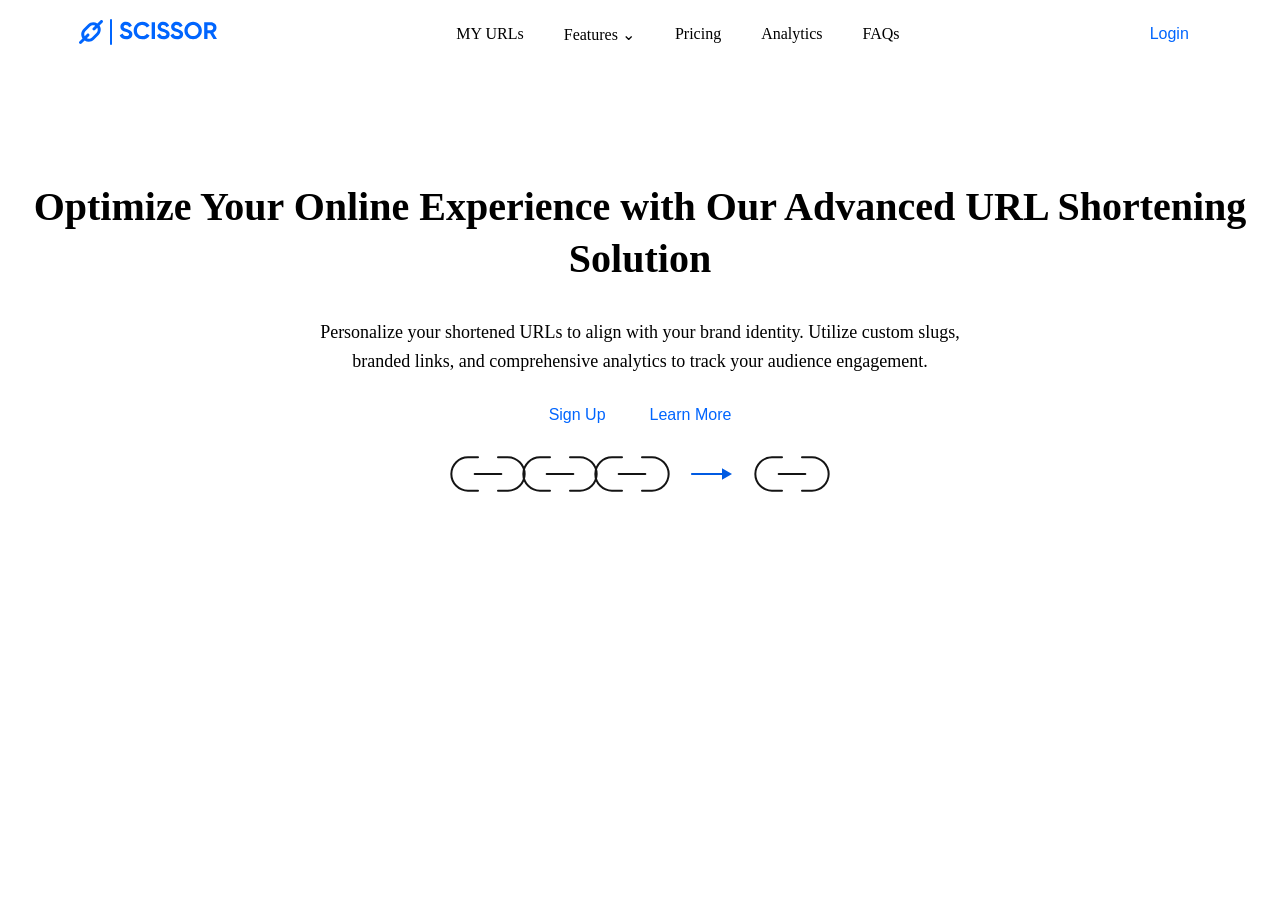
==== Assessment-2/index.html @ 957e5381 "Rename assessment folders and update deployment" ====
<!DOCTYPE html>
<html lang="en">
<head>
    <meta charset="UTF-8">
    <meta name="viewport" content="width=device-width, initial-scale=1.0">
    <title>Scissor - URL Shortener</title>
    <link rel="stylesheet" href="style.css">
</head>
<body>
    <header>
        <div>
            <img src="assets/Logo.svg" alt="Scissor logo">
        </div>
        <nav>
            <a href="URLs.html">MY URLs</a>  
            <a href="Features.html">Features ⌄</a>
            <a href="Pricing.html">Pricing</a>
            <a href="Analytics.html">Analytics</a>
            <a href="FAQs.html">FAQs</a>
        </nav> 
        <div>
            <button>Login</button>
        </div>
    </header>

    <main>
        <section>
            <h1>Optimize Your Online Experience with Our Advanced URL Shortening Solution</h1>
            <p> Personalize your shortened URLs to align with your brand identity. Utilize custom slugs, branded links, and comprehensive analytics to track your audience engagement. </p>
            <div>
                <button>Sign Up</button>
                <button>Learn More</button>
            </div>
            <div>
                <img src="assets/link.svg" alt="URL link illustration">
            </div>
        </section>
    </main>
</body>
</html>
---- Assessment-2/style.css ----
header {
    display: flex;
    justify-content: space-between;
    align-items: center;
    width: 90%;
    max-width: 1150px;
    margin: 12px auto;
}
nav a {
    text-decoration: none;
    color: inherit;
}
nav {
    display: flex;
    gap: 40px;
}
button {
    background-color: transparent;
    border: none;
    color: #0065FE;
    padding: 10px 20px;
    cursor: pointer;
    font-size: 16px;
    font-weight: 500;
}
main {
    text-align: center;
    padding: 80px 20px;
}

h1 {
    font-size: 40px;
    font-weight: 700;
    line-height: 1.3;
}

main p {
    font-size: 18px;
    line-height: 1.6;
    max-width: 700px;
    margin: 20px auto;
}
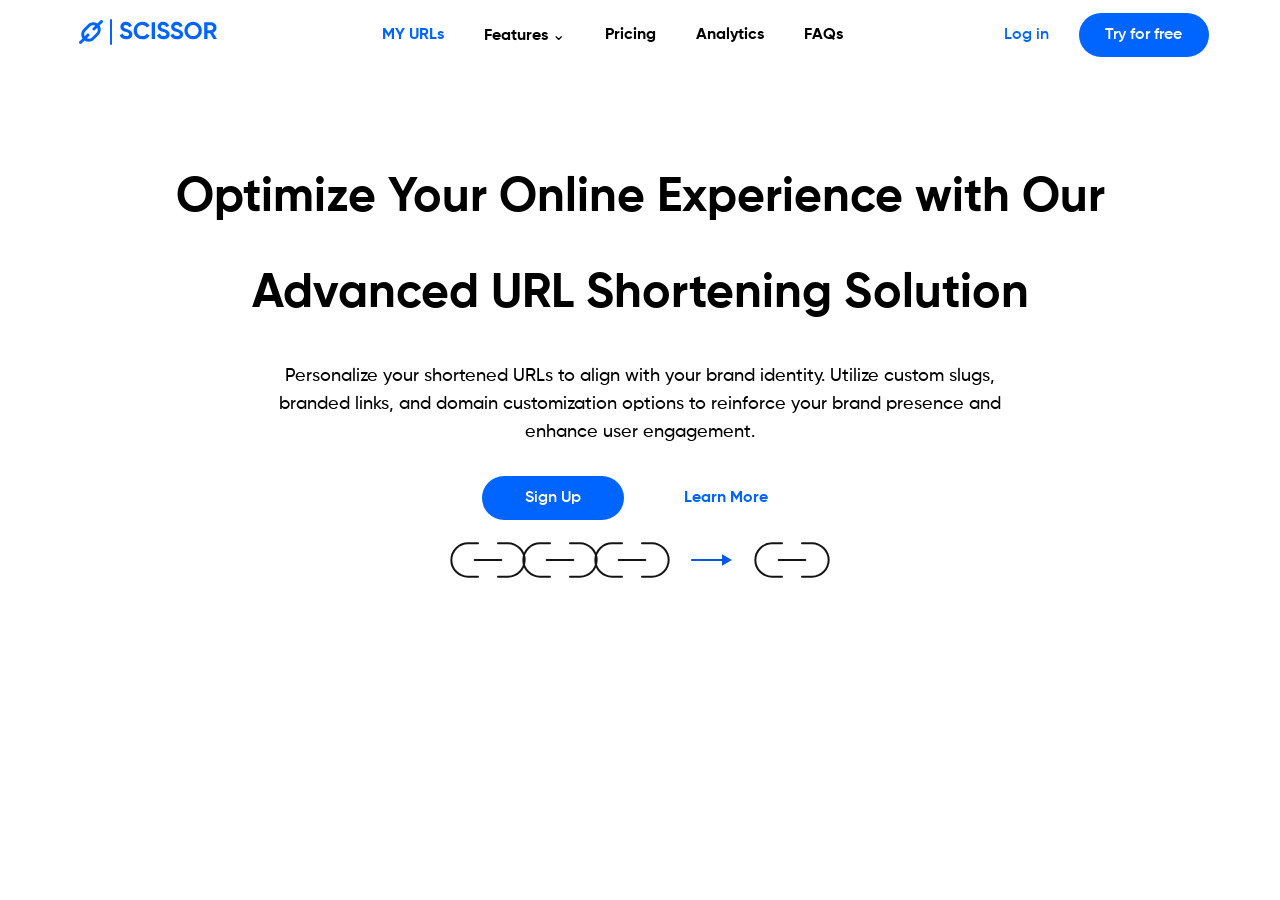
==== commit 70fa0171: "Update Assessment 2 styling" ====
--- a/Assessment-2/index.html
+++ b/Assessment-2/index.html
@@ -12,24 +12,25 @@
             <img src="assets/Logo.svg" alt="Scissor logo">
         </div>
         <nav>
-            <a href="URLs.html">MY URLs</a>  
+            <a href="URLs.html" class="url">MY URLs</a>
             <a href="Features.html">Features ⌄</a>
             <a href="Pricing.html">Pricing</a>
             <a href="Analytics.html">Analytics</a>
             <a href="FAQs.html">FAQs</a>
         </nav> 
-        <div>
-            <button>Login</button>
+        <div class="header-actions">
+            <button class="login-btn">Log in</button>
+            <button class="try-btn">Try for free</button>
         </div>
     </header>
 
     <main>
         <section>
             <h1>Optimize Your Online Experience with Our Advanced URL Shortening Solution</h1>
-            <p> Personalize your shortened URLs to align with your brand identity. Utilize custom slugs, branded links, and comprehensive analytics to track your audience engagement. </p>
-            <div>
-                <button>Sign Up</button>
-                <button>Learn More</button>
+            <p> Personalize your shortened URLs to align with your brand identity. Utilize custom slugs, branded links, and domain customization options to reinforce your brand presence and enhance user engagement. </p>
+            <div class="hero-buttons">
+                <button class="signup-btn">Sign Up</button>
+                <button class="learnmore-btn">Learn More</button>
             </div>
             <div>
                 <img src="assets/link.svg" alt="URL link illustration">
--- a/Assessment-2/style.css
+++ b/Assessment-2/style.css
@@ -1,3 +1,43 @@
+@font-face {
+    font-family: 'Gilroy-Medium';
+    src: url('assets/fonts/Gilroy-Medium.ttf') format('truetype');
+    font-weight: 400;
+    font-style: normal;
+}
+@font-face {
+    font-family: 'Gilroy-Regular';
+    src: url('assets/fonts/Gilroy-Regular.ttf') format('truetype');
+    font-weight: 400;
+    font-style: normal;
+}
+@font-face {
+    font-family: 'Gilroy-SemiBold';
+    src: url('assets/fonts/Gilroy-SemiBold.ttf') format('truetype');
+    font-weight: 400;
+    font-style: normal;
+}
+
+@font-face {
+    font-family: 'Gilroy';
+    src: url('assets/fonts/Gilroy-Bold.ttf') format('truetype');
+    font-weight: 700;
+}
+
+@font-face {
+    font-family: 'Gilroy';
+    src: url('assets/fonts/Gilroy-ExtraBold.ttf') format('truetype');
+    font-weight: 800;
+}
+body {
+    font-family: 'Gilroy', sans-serif;
+}
+
+button,
+input,
+textarea,
+select {
+    font-family: inherit;
+}
 header {
     display: flex;
     justify-content: space-between;
@@ -6,22 +46,51 @@
     max-width: 1150px;
     margin: 12px auto;
 }
+.header-actions {
+    display: flex;
+    align-items: center;
+    gap: 24px;
+    width: 211px;
+    height: 44px;
+}
 nav a {
     text-decoration: none;
     color: inherit;
+}
+nav a.url {
+    color: #0065FE;
 }
 nav {
     display: flex;
     gap: 40px;
 }
-button {
+.login-btn {
+    font-family: 'Gilroy-SemiBold', sans-serif;
+    font-size: 16px;
+    font-weight: 400;
+    line-height: 100%;
+    letter-spacing: 0;
     background-color: transparent;
     border: none;
     color: #0065FE;
-    padding: 10px 20px;
+    white-space: nowrap;
     cursor: pointer;
+}
+.try-btn {
+    font-family: 'Gilroy-SemiBold', sans-serif;
     font-size: 16px;
-    font-weight: 500;
+    font-weight: 400;
+    line-height: 12px;
+    letter-spacing: 0;
+    background-color: #0065FE;
+    color: white;
+    border: none;
+    width: 142px;
+    height: 44px;
+    padding: 12px 24px;
+    border-radius: 25px;
+    cursor: pointer;
+    white-space: nowrap;
 }
 main {
     text-align: center;
@@ -29,14 +98,54 @@
 }
 
 h1 {
-    font-size: 40px;
+    font-size: 48px;
     font-weight: 700;
-    line-height: 1.3;
+    line-height: 96px;
+    max-width: 948px;
+    margin: 0 auto;
+    text-align: center;
 }
 
 main p {
+    font-family: 'Gilroy-Medium', sans-serif;
     font-size: 18px;
-    line-height: 1.6;
-    max-width: 700px;
+    font-weight: 400;
+    line-height: 28px;
+    letter-spacing: 0;
+    width: 781px;
+    max-width: 100%;
     margin: 20px auto;
+    text-align: center;
+}
+.hero-buttons {
+    display: flex;
+    justify-content: center;
+    align-items: center;
+    gap: 30px;
+    margin-top: 30px;
+}
+.signup-btn {
+    font-family: 'Gilroy-SemiBold', sans-serif;
+    font-size: 16px;
+    font-weight: 400;
+    line-height: 12px;
+    letter-spacing: 0;
+    background-color: #0065FE;
+    color: white;
+    border: none;
+    width: 142px;
+    height: 44px;
+    padding: 12px 24px;
+    border-radius: 100px;
+    cursor: pointer;
+    white-space: nowrap;
+}
+.learnmore-btn {
+    background-color: transparent;
+    color: #0065FE;
+    border: none;
+    padding: 12px 30px;
+    cursor: pointer;
+    font-size: 16px;
+    font-weight: 500;
 }
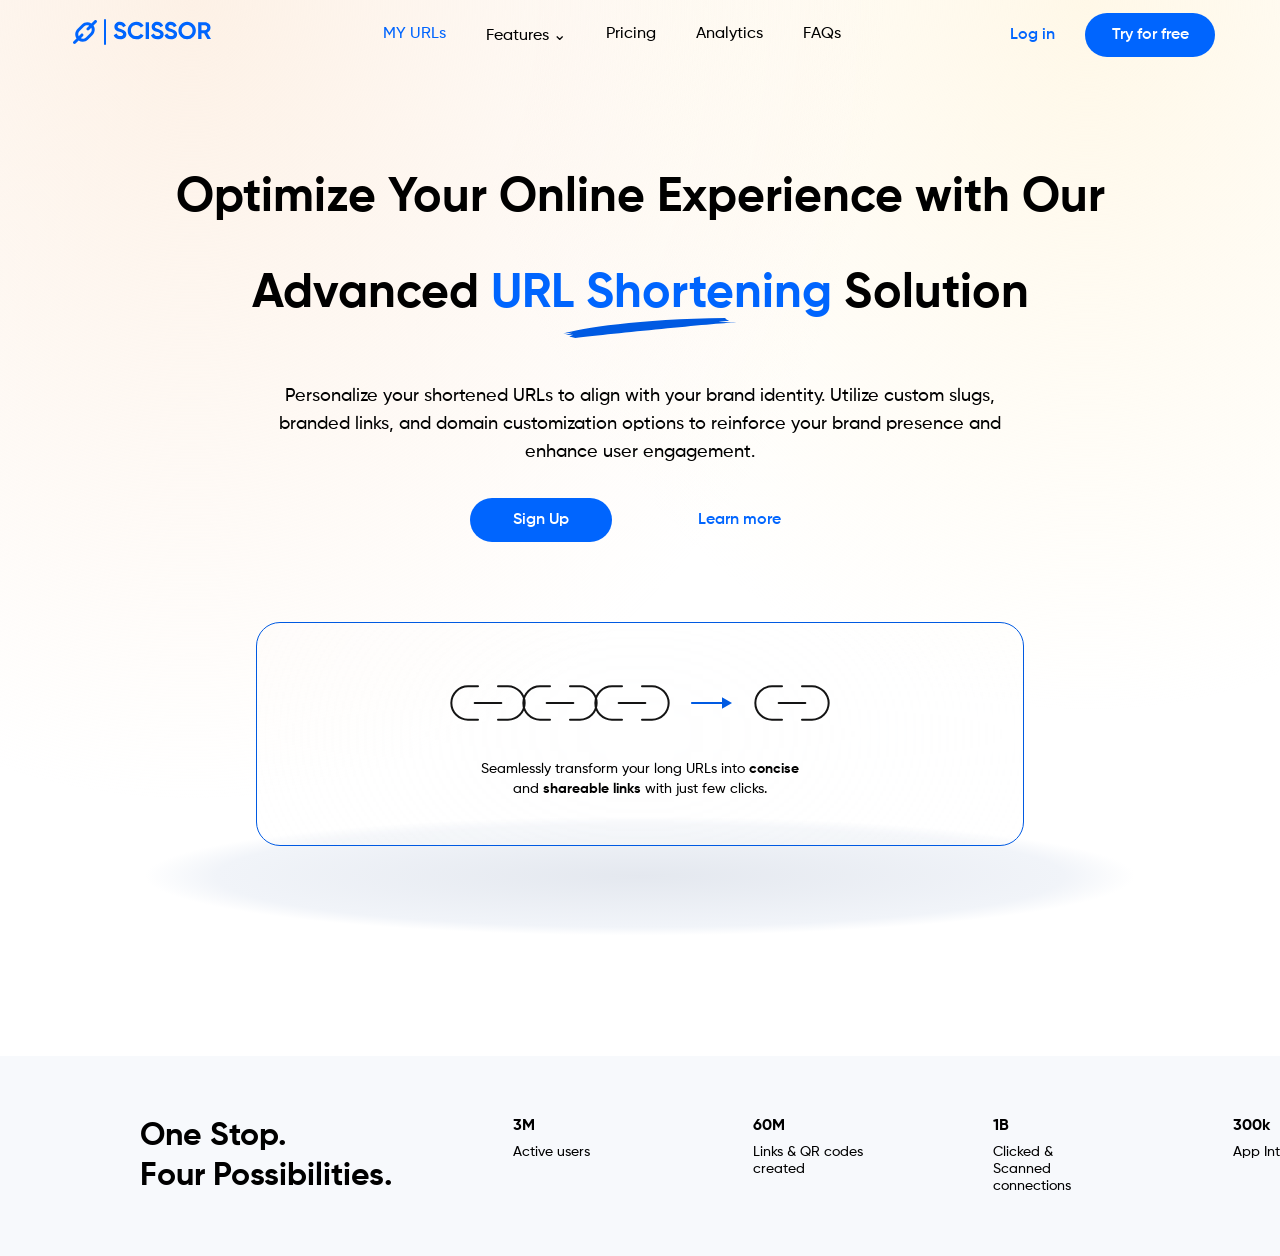
==== commit e2a9a21b: "Update statistics section layout" ====
--- a/Assessment-2/index.html
+++ b/Assessment-2/index.html
@@ -24,18 +24,39 @@
         </div>
     </header>
 
-    <main>
-        <section>
-            <h1>Optimize Your Online Experience with Our Advanced URL Shortening Solution</h1>
-            <p> Personalize your shortened URLs to align with your brand identity. Utilize custom slugs, branded links, and domain customization options to reinforce your brand presence and enhance user engagement. </p>
+<main>
+    <section class="hero">
+        <div class="hero-content">
+        <div class="hero-heading">
+            <h1>
+                Optimize Your Online Experience with Our<br>
+                Advanced
+                <span class="highlight">URL Shortening</span>
+                Solution
+            </h1>
+            <img src="assets/vector-3.svg" alt="" class="heading-slash">
+        </div>
+            <p>Personalize your shortened URLs to align with your brand identity. Utilize custom slugs, branded links, and domain customization options to reinforce your brand presence and enhance user engagement.</p>
             <div class="hero-buttons">
                 <button class="signup-btn">Sign Up</button>
-                <button class="learnmore-btn">Learn More</button>
+                <button class="learnmore-btn">Learn more</button>
             </div>
-            <div>
-                <img src="assets/link.svg" alt="URL link illustration">
-            </div>
-        </section>
-    </main>
+        </div>
+
+        <div class="link-card">
+            <img src="assets/link.svg" alt="URL link illustration">
+            <p>Seamlessly transform your long URLs into <strong>concise</strong><br>and <strong>shareable links</strong> with just few clicks.</p>
+        </div>
+        <div class="platform"></div>
+    </section>
+
+    <section class="stats">
+        <h2>One Stop.<br>Four <span>Possibilities.</span></h2>
+        <div class="stat"><strong>3M</strong><span>Active users</span></div>
+        <div class="stat"><strong>60M</strong><span>Links &amp; QR codes created</span></div>
+        <div class="stat"><strong>1B</strong><span>Clicked &amp; Scanned connections</span></div>
+        <div class="stat"><strong>300k</strong><span>App Integrations</span></div>
+    </section>
+</main>
 </body>
 </html>
--- a/Assessment-2/style.css
+++ b/Assessment-2/style.css
@@ -1,3 +1,6 @@
+* {
+    box-sizing: border-box;
+}
 @font-face {
     font-family: 'Gilroy-Medium';
     src: url('assets/fonts/Gilroy-Medium.ttf') format('truetype');
@@ -17,19 +20,102 @@
     font-style: normal;
 }
 
-@font-face {
-    font-family: 'Gilroy';
-    src: url('assets/fonts/Gilroy-Bold.ttf') format('truetype');
+@font-face { font-family: 'Gilroy'; src: url('assets/fonts/Gilroy-Regular.ttf') format('truetype'); font-weight: 400; }
+@font-face { font-family: 'Gilroy'; src: url('assets/fonts/Gilroy-Medium.ttf') format('truetype'); font-weight: 500; }
+@font-face { font-family: 'Gilroy'; src: url('assets/fonts/Gilroy-SemiBold.ttf') format('truetype'); font-weight: 600; }
+@font-face { font-family: 'Gilroy'; src: url('assets/fonts/Gilroy-Bold.ttf') format('truetype'); font-weight: 700; }
+@font-face { font-family: 'Gilroy'; src: url('assets/fonts/Gilroy-ExtraBold.ttf') format('truetype'); font-weight: 800; }
+
+body {
+    margin: 0;
+    font-family: 'Gilroy', sans-serif;
+    background:
+        radial-gradient(ellipse at 15% 0%, #fdf1e6 0%, transparent 45%),
+        radial-gradient(ellipse at 85% 0%, #fff8e8 0%, transparent 40%),
+        #fff;
+}
+
+nav { display: flex; gap: 40px; font-weight: 500; }
+
+main { text-align: center; padding: 0; }
+.hero { padding: 80px 20px 120px; position: relative; }
+
+.hero-content {
+    display: flex;
+    flex-direction: column;
+    align-items: center;
+    width: 100%;
+    max-width: 948px;
+    gap: 32px;
+    margin: 0 auto;
+}
+
+h1 {
+    font-size: 48px;
     font-weight: 700;
-}
-
-@font-face {
-    font-family: 'Gilroy';
-    src: url('assets/fonts/Gilroy-ExtraBold.ttf') format('truetype');
-    font-weight: 800;
-}
-body {
-    font-family: 'Gilroy', sans-serif;
+    line-height: 96px;
+    margin: 0;
+}
+
+.hero-heading {
+    position: relative;
+    width: 948px;
+    height: 200px;
+}
+
+.highlight { 
+    color: #0065FE; 
+    display: inline-block; 
+}
+.heading-slash {
+    position: absolute;
+    width: 173.63px;
+    height: 19.91px;
+    left: 397px;
+    top: 167.91px;
+    pointer-events: none;
+}
+
+main p {
+    font-size: 18px;
+    font-weight: 500;
+    line-height: 28px;
+    width: 781px;
+    max-width: 100%;
+    margin: 0;
+}
+
+.link-card {
+    position: relative;
+    z-index: 1;
+    width: 100%;
+    max-width: 768px;
+    height: 224px;
+    margin: 80px auto 0;
+    padding: 40px 60px;
+    background: #FEFEFE1A;
+    border: 0.5px solid #005AE2;
+    backdrop-filter: blur(212px);
+    -webkit-backdrop-filter: blur(212px);
+    border-radius: 24px;
+    display: flex;
+    flex-direction: column;
+    align-items: center;
+    gap: 16px;
+}
+.link-card p {
+    font-size: 14px;
+    line-height: 20px;
+    width: auto;
+    margin: 0;
+}
+.platform {
+    width: 100%;
+    max-width: 1000px;
+    height: 120px;
+    margin: -30px auto 0;
+    background: radial-gradient(ellipse at center, #e4e8ef 0%, #f1f4f9 60%, transparent 70%);
+    border-radius: 50%;
 }
 
 button,
@@ -60,10 +146,7 @@
 nav a.url {
     color: #0065FE;
 }
-nav {
-    display: flex;
-    gap: 40px;
-}
+
 .login-btn {
     font-family: 'Gilroy-SemiBold', sans-serif;
     font-size: 16px;
@@ -92,37 +175,13 @@
     cursor: pointer;
     white-space: nowrap;
 }
-main {
-    text-align: center;
-    padding: 80px 20px;
-}
-
-h1 {
-    font-size: 48px;
-    font-weight: 700;
-    line-height: 96px;
-    max-width: 948px;
-    margin: 0 auto;
-    text-align: center;
-}
-
-main p {
-    font-family: 'Gilroy-Medium', sans-serif;
-    font-size: 18px;
-    font-weight: 400;
-    line-height: 28px;
-    letter-spacing: 0;
-    width: 781px;
-    max-width: 100%;
-    margin: 20px auto;
-    text-align: center;
-}
+
 .hero-buttons {
     display: flex;
     justify-content: center;
     align-items: center;
-    gap: 30px;
-    margin-top: 30px;
+    gap: 56px;
+    margin-top: 0;
 }
 .signup-btn {
     font-family: 'Gilroy-SemiBold', sans-serif;
@@ -141,11 +200,61 @@
     white-space: nowrap;
 }
 .learnmore-btn {
+    font-family: 'Gilroy-SemiBold', sans-serif;
+    font-size: 16px;
+    font-weight: 400;
+    line-height: 100%;
+    letter-spacing: 0;
     background-color: transparent;
     color: #0065FE;
     border: none;
     padding: 12px 30px;
     cursor: pointer;
-    font-size: 16px;
+}
+
+.stats {
+    display: flex;
+    justify-content: space-between;
+    align-items: flex-start;
+    gap: 120px;
+    padding: 60px 140px;
+    background: #f7f9fc;
+    text-align: left;
+}
+
+.stats h2 {
+    flex-shrink: 0;
+    margin: 0;
+    font-size: 32px;
+    line-height: 40px;
+}
+
+.stats-group {
+    display: flex;
+    flex: 1;
+    justify-content: space-between;
+    gap: 40px;
+}
+
+.stat {
+    display: flex;
+    flex: 1;
+    flex-direction: column;
+    gap: 8px;
+    min-width: 120px;
+}
+
+.stat span {
+    font-size: 14px;
     font-weight: 500;
+    max-width: 160px;
+}
+
+
+
+@media (max-width: 768px) {
+    h1 { font-size: 28px; line-height: 44px; }
+    h1 br { display: none; }
+    .stats { flex-wrap: wrap; gap: 32px; }
+    nav { display: none; } /* or build a mobile menu */
 }
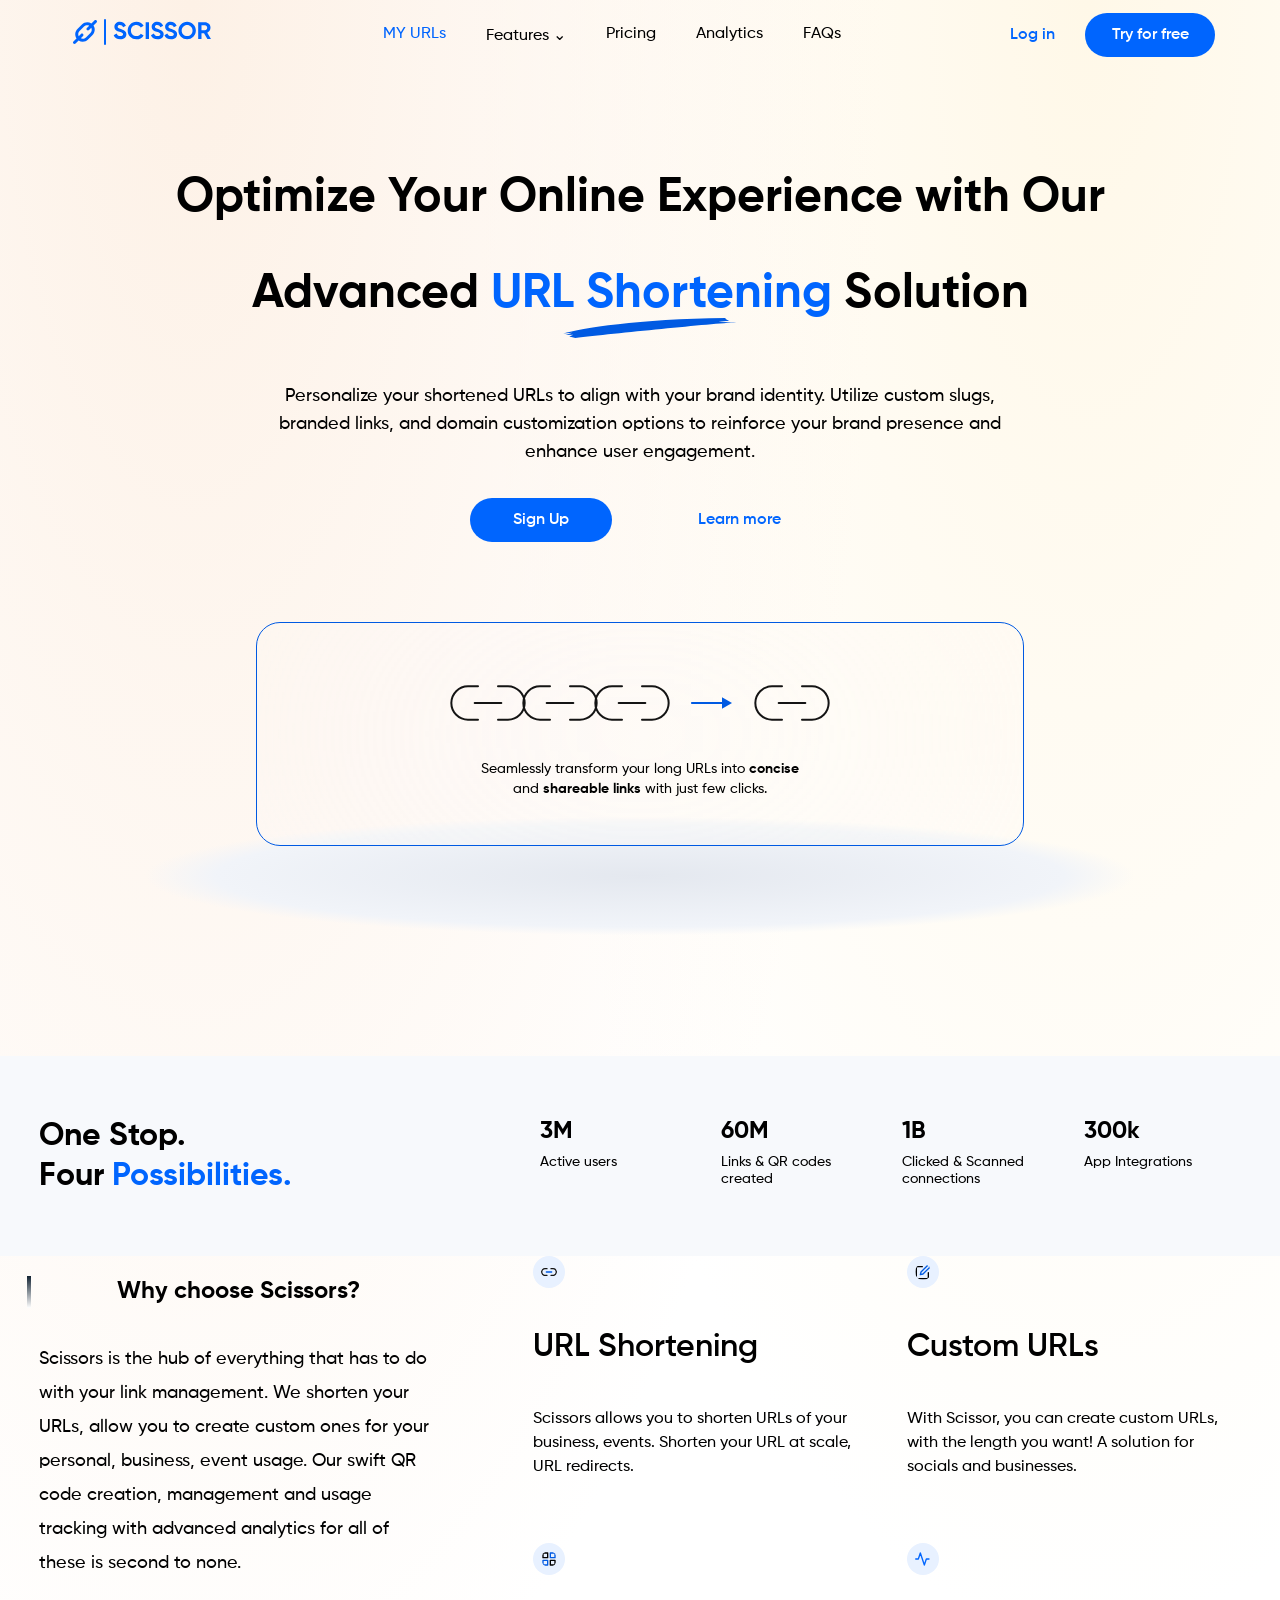
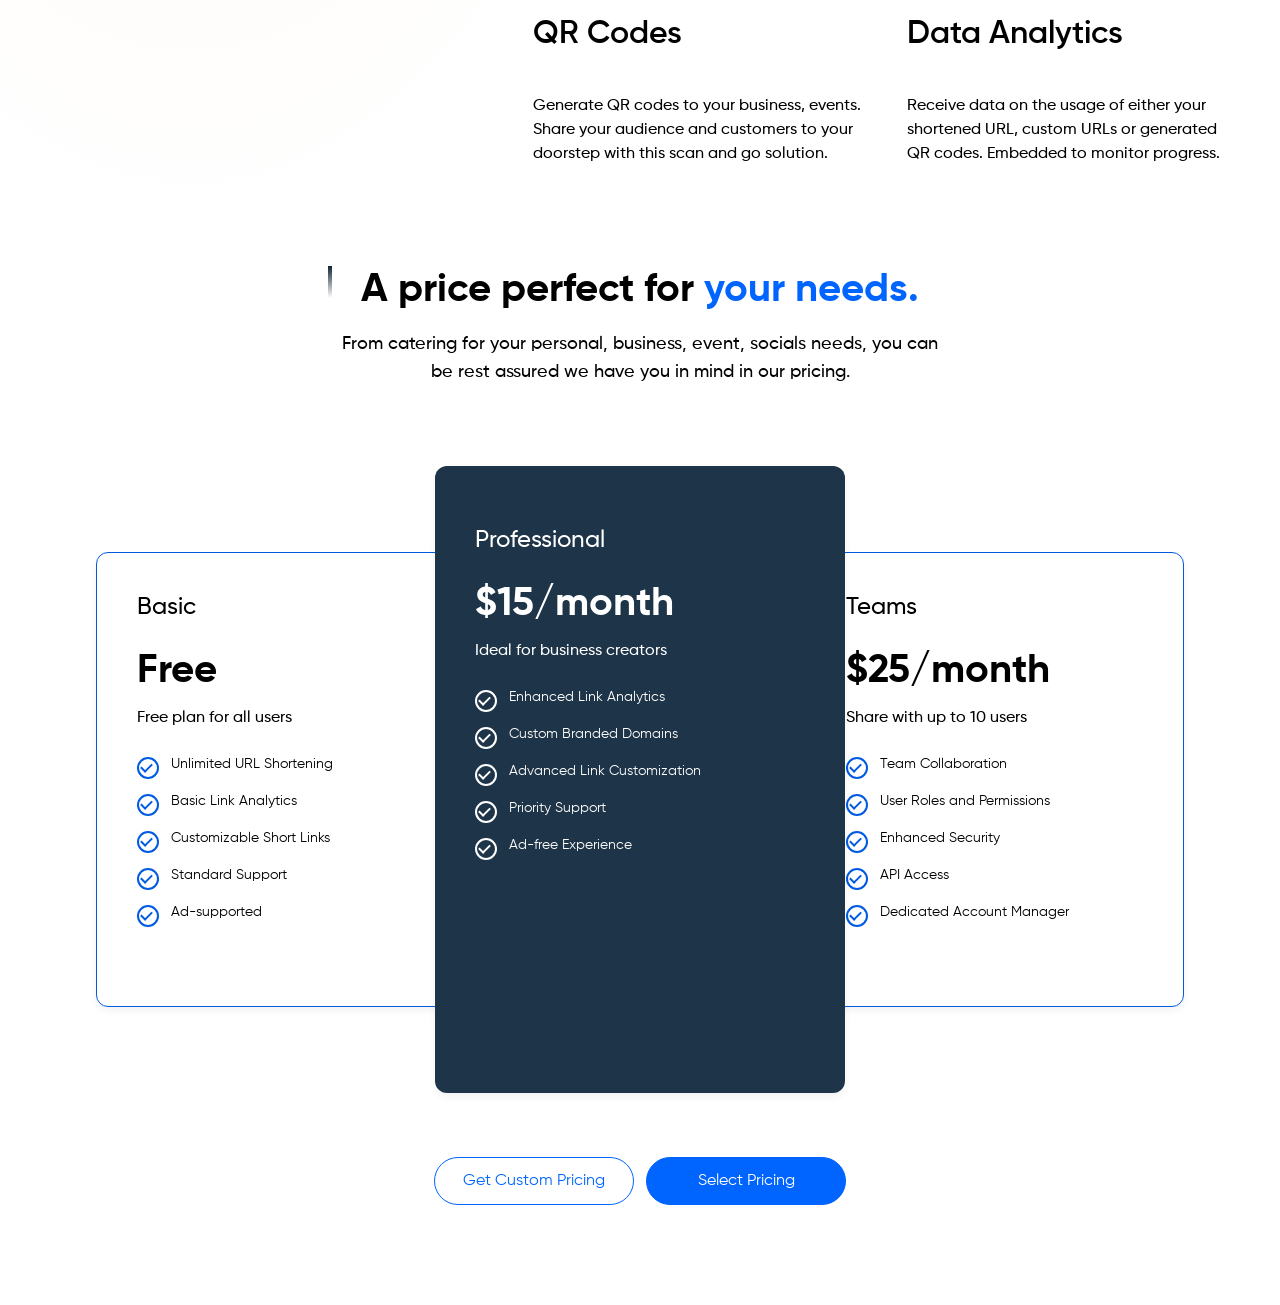
==== commit 66acf7c8: "Build features and pricing sections" ====
--- a/Assessment-2/index.html
+++ b/Assessment-2/index.html
@@ -50,13 +50,131 @@
         <div class="platform"></div>
     </section>
 
-    <section class="stats">
-        <h2>One Stop.<br>Four <span>Possibilities.</span></h2>
-        <div class="stat"><strong>3M</strong><span>Active users</span></div>
-        <div class="stat"><strong>60M</strong><span>Links &amp; QR codes created</span></div>
-        <div class="stat"><strong>1B</strong><span>Clicked &amp; Scanned connections</span></div>
-        <div class="stat"><strong>300k</strong><span>App Integrations</span></div>
-    </section>
+    
+<section class="stats">
+    <h2>One Stop.<br>Four <span>Possibilities.</span></h2>
+
+    <div class="stats-group">
+        <div class="stat">
+            <strong>3M</strong>
+            <span>Active users</span>
+        </div>
+
+        <div class="stat">
+            <strong>60M</strong>
+            <span>Links &amp; QR codes created</span>
+        </div>
+
+        <div class="stat">
+            <strong>1B</strong>
+            <span>Clicked &amp; Scanned connections</span>
+        </div>
+
+        <div class="stat">
+            <strong>300k</strong>
+            <span>App Integrations</span>
+        </div>
+    </div>
+</section>
+    
+<section class="features">
+    <div class="features-intro">
+        <h2>Why choose <span>Scissors?</span></h2>
+        <p>
+            Scissors is the hub of everything that has to do
+            with your link management. We shorten your URLs,
+            allow you to create custom ones for your personal,
+            business, event usage. Our swift QR code creation,
+            management and usage tracking with advanced
+            analytics for all of these is second to none.
+        </p>
+    </div>
+
+    <div class="features-grid">
+        <div class="feature">
+            <img src="assets/link-2.svg" alt="">
+            <h3>URL Shortening</h3>
+            <p>Scissors allows you to shorten URLs of your business, events. Shorten your URL at scale, URL redirects.</p>
+        </div>
+
+        <div class="feature">
+            <img src="assets/edit.svg" alt="">
+            <h3>Custom URLs</h3>
+            <p>With Scissor, you can create custom URLs, with the length you want! A solution for socials and businesses.</p>
+        </div>
+
+        <div class="feature">
+            <img src="assets/grid.svg" alt="">
+            <h3>QR Codes</h3>
+            <p>Generate QR codes to your business, events. Share your audience and customers to your doorstep with this scan and go solution.</p>
+        </div>
+
+        <div class="feature">
+            <img src="assets/activity.svg" alt="">
+            <h3>Data Analytics</h3>
+            <p>Receive data on the usage of either your shortened URL, custom URLs or generated QR codes. Embedded to monitor progress.</p>
+        </div>
+    </div>
+</section>
+
+
+<section class="pricing">
+    <div class="pricing-intro">
+        <h2>A price perfect for <span>your needs.</span></h2>
+        <p>
+            From catering for your personal, business, event, socials needs,
+            you can be rest assured we have you in mind in our pricing.
+        </p>
+    </div>
+
+    <div class="pricing-cards">
+        <div class="pricing-card basic">
+            <h3>Basic</h3>
+            <h2>Free</h2>
+            <p>Free plan for all users</p>
+            <ul>
+                <li>Unlimited URL Shortening</li>
+                <li>Basic Link Analytics</li>
+                <li>Customizable Short Links</li>
+                <li>Standard Support</li>
+                <li>Ad-supported</li>
+            </ul>
+        </div>
+
+        <div class="pricing-card professional">
+            <h3>Professional</h3>
+            <h2>$15/month</h2>
+            <p>Ideal for business creators</p>
+            <ul>
+                <li>Enhanced Link Analytics</li>
+                <li>Custom Branded Domains</li>
+                <li>Advanced Link Customization</li>
+                <li>Priority Support</li>
+                <li>Ad-free Experience</li>
+            </ul>
+        </div>
+
+        <div class="pricing-card teams">
+            <h3>Teams</h3>
+            <h2>$25/month</h2>
+            <p>Share with up to 10 users</p>
+            <ul>
+                <li>Team Collaboration</li>
+                <li>User Roles and Permissions</li>
+                <li>Enhanced Security</li>
+                <li>API Access</li>
+                <li>Dedicated Account Manager</li>
+            </ul>
+        </div>
+    </div>
+
+    <div class="pricing-actions">
+        <button>Get Custom Pricing</button>
+        <button>Select Pricing</button>
+    </div>
+</section>
+
+
 </main>
 </body>
 </html>
--- a/Assessment-2/style.css
+++ b/Assessment-2/style.css
@@ -212,44 +212,304 @@
     cursor: pointer;
 }
 
+
 .stats {
-    display: flex;
-    justify-content: space-between;
-    align-items: flex-start;
-    gap: 120px;
-    padding: 60px 140px;
+    display: grid;
+    grid-template-columns: minmax(0, 1.2fr) minmax(0, 2fr);
+    align-items: start;
+    gap: 80px;
+    width: 100%;
+    padding: 60px max(24px, calc((100% - 1202px) / 2));
     background: #f7f9fc;
     text-align: left;
 }
 
 .stats h2 {
-    flex-shrink: 0;
-    margin: 0;
     font-size: 32px;
     line-height: 40px;
+    margin: 0;
+    min-width: 0;
+}
+
+.stats h2 span {
+    color: #0065FE;
 }
 
 .stats-group {
-    display: flex;
-    flex: 1;
-    justify-content: space-between;
-    gap: 40px;
+    display: grid;
+    grid-template-columns: repeat(4, minmax(0, 1fr));
+    gap: 24px;
+    min-width: 0;
 }
 
 .stat {
     display: flex;
-    flex: 1;
     flex-direction: column;
     gap: 8px;
-    min-width: 120px;
+    min-width: 0;
+}
+
+.stat strong {
+    font-size: 24px;
+    font-weight: 700;
 }
 
 .stat span {
     font-size: 14px;
     font-weight: 500;
-    max-width: 160px;
-}
-
+    max-width: none;
+    overflow-wrap: break-word;
+}
+
+
+.features {
+    display: grid;
+    grid-template-columns: 398px minmax(0, 1fr);
+    gap: 96px;
+    width: min(1202px, calc(100% - 48px));
+    min-height: 504px;
+    margin: 0 auto;
+    padding: 0;
+}
+
+.features-intro {
+    display: flex;
+    flex-direction: column;
+    gap: 16px;
+    min-width: 0;
+}
+.features-intro h2,
+.pricing-intro h2 {
+    position: relative;
+}
+
+.features-intro h2::before,
+.pricing-intro h2::before {
+    content: "";
+    position: absolute;
+    left: -12px;
+    top: 0;
+    width: 4px;
+    height: 32px;
+    background: linear-gradient(180deg, #112232, #FFFFFF);
+}
+
+.features-grid {
+    display: grid;
+    grid-template-columns: repeat(2, minmax(0, 1fr));
+    column-gap: 40px;
+    row-gap: 64px;
+    min-width: 0;
+}
+
+.feature {
+    display: flex;
+    flex-direction: column;
+    align-items: flex-start;
+    gap: 40px;
+    min-width: 0;
+}
+
+.feature img {
+    width: 32px;
+    height: 32px;
+    padding: 8px;
+    background: #E8F1FF;
+    border-radius: 50%;
+    object-fit: contain;
+}
+
+.feature h3 {
+    font-size: 32px;
+    font-weight: 600;
+    margin: 0;
+}
+
+.feature p {
+    width: 100%;
+    max-width: none;
+    font-size: 16px;
+    line-height: 24px;
+    text-align: left;
+    margin: 0;
+}
+
+.features-intro p {
+    width: 100%;
+    max-width: none;
+    font-size: 18px;
+    line-height: 34px;
+    text-align: left;
+    margin: 0;
+}
+
+.pricing {
+    padding: 100px 24px;
+    text-align: center;
+}
+
+.pricing-intro {
+    max-width: 600px;
+    margin: 0 auto 80px;
+}
+
+.pricing-intro h2 {
+    font-size: 40px;
+    line-height: 48px;
+    margin: 0 0 16px;
+}
+
+.pricing-intro h2 span {
+    color: #0065FE;
+}
+
+.pricing-intro p {
+    width: 100%;
+    max-width: none;
+    font-size: 18px;
+    line-height: 28px;
+    margin: 0;
+}
+
+.pricing-cards {
+    display: flex;
+    justify-content: center;
+    align-items: center;
+    width: 1088px;
+    height: 627px;
+    max-width: 100%;
+    margin: 0 auto;
+}
+
+.pricing-card {
+    width: 379px;
+    height: 455px;
+    flex: 0 0 379px;
+    padding: 40px;
+    border: 0.4px solid #005AE2;
+    border-radius: 12px;
+    background: #FFFFFF;
+    box-shadow: 0 4px 8px 0 #0000000D;
+    text-align: left;
+}
+
+.pricing-card.professional {
+    width: 410px;
+    height: 627px;
+    flex: 0 0 410px;
+    margin-left: -40px;
+    position: relative;
+    z-index: 3;
+    background: linear-gradient(
+        180deg,
+        #1E3448 99.99%,
+        rgba(30, 52, 72, 0) 100%
+    );
+    color: #FFFFFF;
+    border: none;
+    border-radius: 12px;
+    padding: 60px 40px;
+    box-shadow: 0 4px 8px 0 #0000000D;
+}
+
+.pricing-card.teams {
+    margin-left: -40px;
+    position: relative;
+    z-index: 1;
+}
+
+.pricing-card h3 {
+    font-size: 24px;
+    font-weight: 500;
+    margin: 0 0 24px;
+}
+
+.pricing-card h2 {
+    font-size: 40px;
+    margin: 0 0 8px;
+}
+
+.pricing-card p {
+    width: 100%;
+    max-width: none;
+    font-size: 16px;
+    margin: 0 0 24px;
+}
+
+.pricing-card ul {
+    list-style: none;
+    padding: 0;
+    margin: 0;
+}
+
+.pricing-card li {
+    position: relative;
+    list-style: none;
+    padding-left: 34px;
+    font-size: 14px;
+    margin-bottom: 20px;
+}
+
+.pricing-card li::before {
+    content: "";
+    position: absolute;
+    left: 0;
+    top: 1px;
+    width: 18px;
+    height: 18px;
+    border: 2.5px solid #005AE2;
+    border-radius: 50%;
+}
+
+.pricing-card li::after {
+    content: "";
+    position: absolute;
+    left: 6px;
+    top: 5px;
+    width: 5px;
+    height: 9px;
+    border-right: 2.5px solid #005AE2;
+    border-bottom: 2.5px solid #005AE2;
+    transform: rotate(45deg);
+}
+
+.pricing-card.professional li::before {
+    border-color: #FFFFFF;
+}
+
+.pricing-card.professional li::after {
+    border-color: #FFFFFF;
+}
+
+.pricing-actions {
+    display: flex;
+    justify-content: center;
+    align-items: center;
+    gap: 12px;
+    margin-top: 64px;
+}
+
+.pricing-actions button {
+    min-width: 200px;
+    height: 48px;
+    padding: 12px 24px;
+    border-radius: 100px;
+    font-family: inherit;
+    font-size: 16px;
+    cursor: pointer;
+}
+
+.pricing-actions button:first-child {
+    background: #FFFFFF;
+    color: #0065FE;
+    border: 1px solid #0065FE;
+}
+
+.pricing-actions button:last-child {
+    background: #0065FE;
+    color: #FFFFFF;
+    border: 1px solid #0065FE;
+}
 
 
 @media (max-width: 768px) {
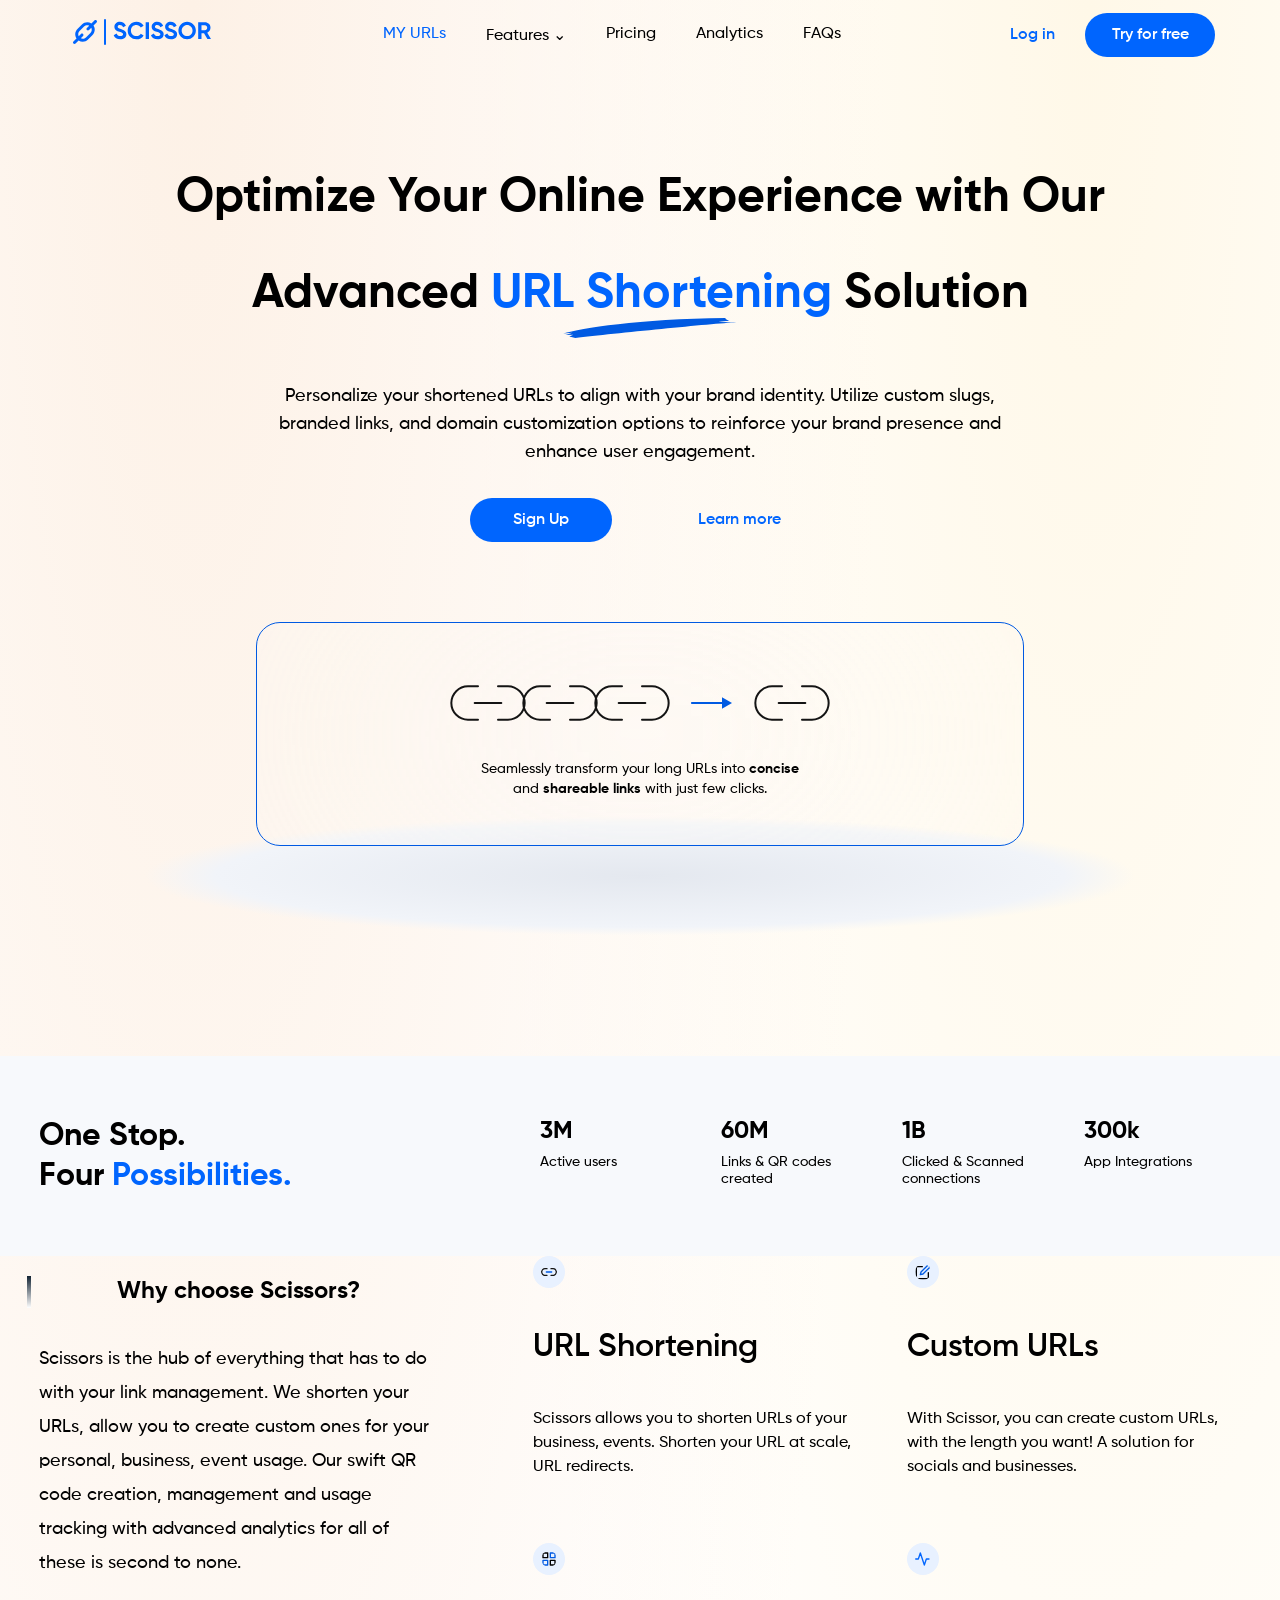
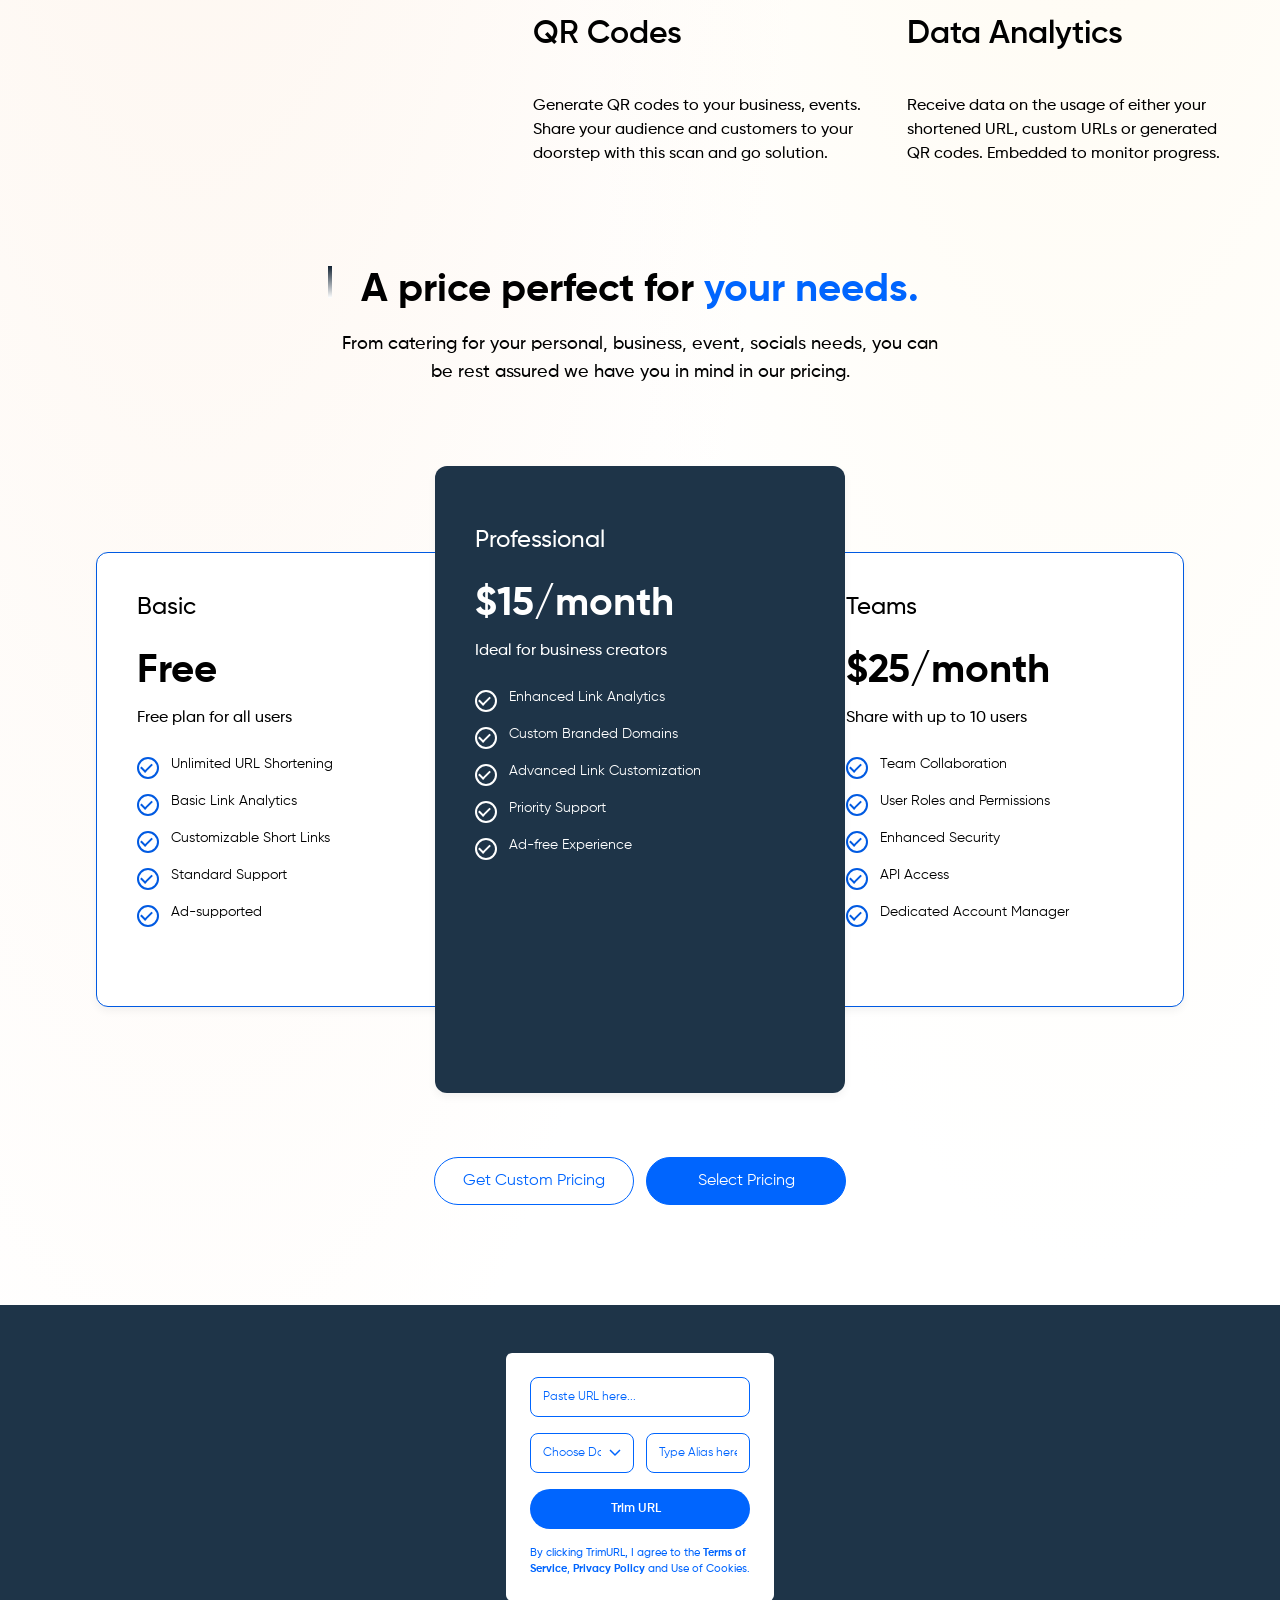
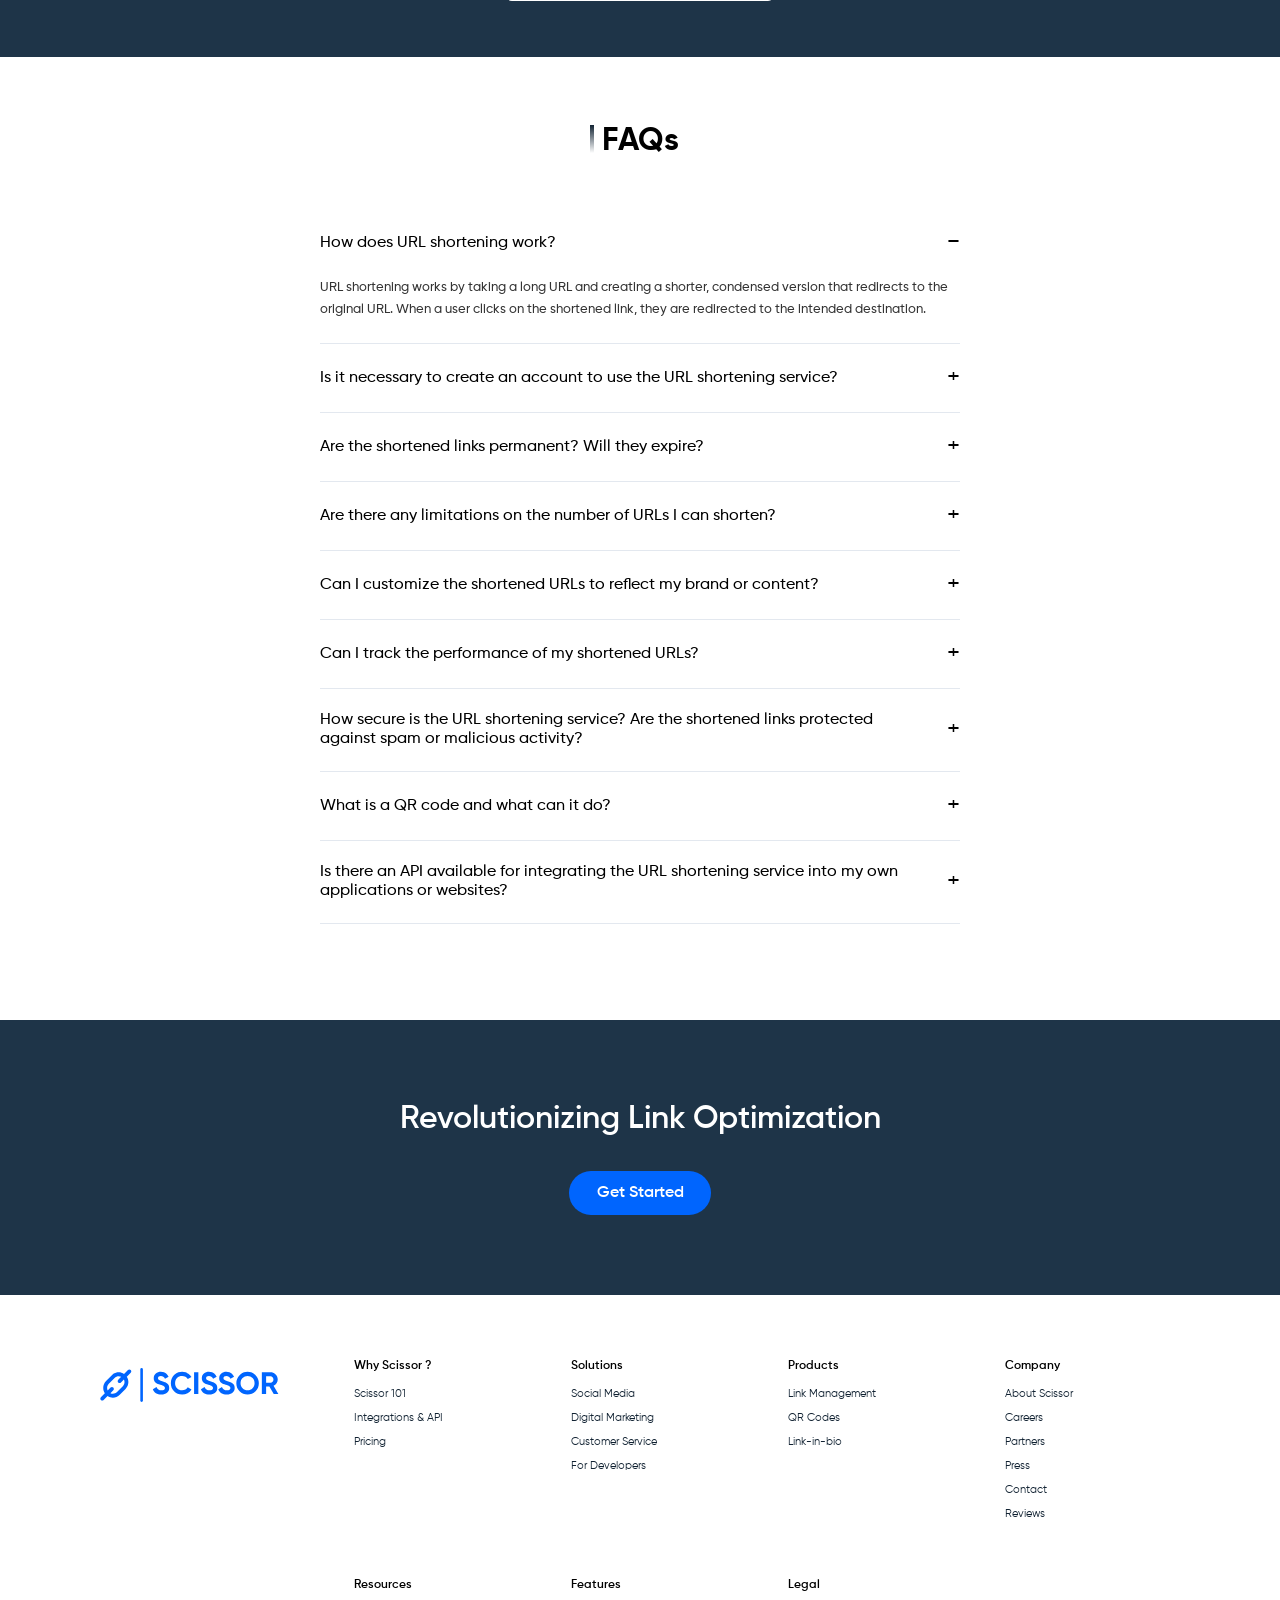
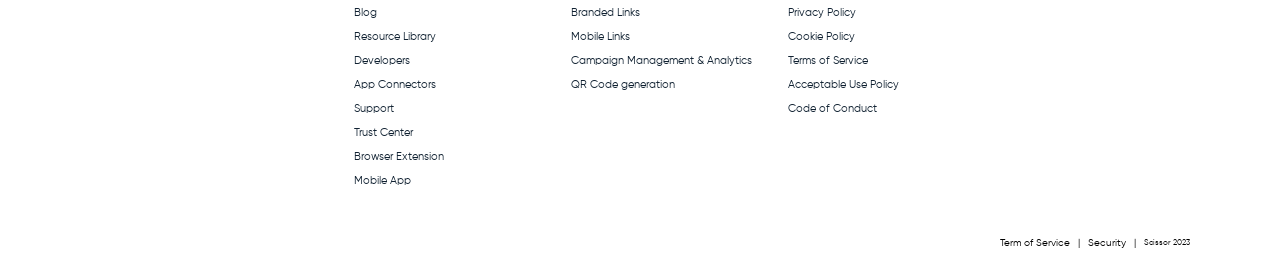
==== commit 6c115b15: "Fix GitHub Pages deployment path" ====
--- a/Assessment-2/index.html
+++ b/Assessment-2/index.html
@@ -6,11 +6,14 @@
     <title>Scissor - URL Shortener</title>
     <link rel="stylesheet" href="style.css">
 </head>
+
+
 <body>
     <header>
         <div>
             <img src="assets/Logo.svg" alt="Scissor logo">
         </div>
+
         <nav>
             <a href="URLs.html" class="url">MY URLs</a>
             <a href="Features.html">Features ⌄</a>
@@ -18,6 +21,7 @@
             <a href="Analytics.html">Analytics</a>
             <a href="FAQs.html">FAQs</a>
         </nav> 
+        
         <div class="header-actions">
             <button class="login-btn">Log in</button>
             <button class="try-btn">Try for free</button>
@@ -27,15 +31,18 @@
 <main>
     <section class="hero">
         <div class="hero-content">
-        <div class="hero-heading">
-            <h1>
-                Optimize Your Online Experience with Our<br>
-                Advanced
-                <span class="highlight">URL Shortening</span>
-                Solution
-            </h1>
-            <img src="assets/vector-3.svg" alt="" class="heading-slash">
-        </div>
+        
+            <div class="hero-heading">
+        
+                <h1>
+                    Optimize Your Online Experience with Our<br>
+                    Advanced
+                    <span class="highlight">URL Shortening</span>
+                    Solution
+                </h1>
+                <img src="assets/vector-3.svg" alt="" class="heading-slash">
+            
+            </div>
             <p>Personalize your shortened URLs to align with your brand identity. Utilize custom slugs, branded links, and domain customization options to reinforce your brand presence and enhance user engagement.</p>
             <div class="hero-buttons">
                 <button class="signup-btn">Sign Up</button>
@@ -51,130 +58,284 @@
     </section>
 
     
-<section class="stats">
-    <h2>One Stop.<br>Four <span>Possibilities.</span></h2>
-
-    <div class="stats-group">
-        <div class="stat">
-            <strong>3M</strong>
-            <span>Active users</span>
-        </div>
-
-        <div class="stat">
-            <strong>60M</strong>
-            <span>Links &amp; QR codes created</span>
-        </div>
-
-        <div class="stat">
-            <strong>1B</strong>
-            <span>Clicked &amp; Scanned connections</span>
-        </div>
-
-        <div class="stat">
-            <strong>300k</strong>
-            <span>App Integrations</span>
+    <section class="stats">
+        <h2>One Stop.<br>Four <span>Possibilities.</span></h2>
+
+        <div class="stats-group">
+            <div class="stat">
+                <strong>3M</strong>
+                <span>Active users</span>
+            </div>
+
+            <div class="stat">
+                <strong>60M</strong>
+                <span>Links &amp; QR codes created</span>
+            </div>
+
+            <div class="stat">
+                <strong>1B</strong>
+                <span>Clicked &amp; Scanned connections</span>
+            </div>
+
+            <div class="stat">
+                <strong>300k</strong>
+                <span>App Integrations</span>
+            </div>
+        </div>
+    </section>
+        
+    <section class="features">
+        <div class="features-intro">
+            <h2>Why choose <span>Scissors?</span></h2>
+            <p>
+                Scissors is the hub of everything that has to do
+                with your link management. We shorten your URLs,
+                allow you to create custom ones for your personal,
+                business, event usage. Our swift QR code creation,
+                management and usage tracking with advanced
+                analytics for all of these is second to none.
+            </p>
+        </div>
+
+        <div class="features-grid">
+            <div class="feature">
+                <img src="assets/link-2.svg" alt="">
+                <h3>URL Shortening</h3>
+                <p>Scissors allows you to shorten URLs of your business, events. Shorten your URL at scale, URL redirects.</p>
+            </div>
+
+            <div class="feature">
+                <img src="assets/edit.svg" alt="">
+                <h3>Custom URLs</h3>
+                <p>With Scissor, you can create custom URLs, with the length you want! A solution for socials and businesses.</p>
+            </div>
+
+            <div class="feature">
+                <img src="assets/grid.svg" alt="">
+                <h3>QR Codes</h3>
+                <p>Generate QR codes to your business, events. Share your audience and customers to your doorstep with this scan and go solution.</p>
+            </div>
+
+            <div class="feature">
+                <img src="assets/activity.svg" alt="">
+                <h3>Data Analytics</h3>
+                <p>Receive data on the usage of either your shortened URL, custom URLs or generated QR codes. Embedded to monitor progress.</p>
+            </div>
+        </div>
+    </section>
+
+    <section class="pricing">
+        <div class="pricing-intro">
+            <h2>A price perfect for <span>your needs.</span></h2>
+            <p>
+                From catering for your personal, business, event, socials needs,
+                you can be rest assured we have you in mind in our pricing.
+            </p>
+        </div>
+
+        <div class="pricing-cards">
+            <div class="pricing-card basic">
+                <h3>Basic</h3>
+                <h2>Free</h2>
+                <p>Free plan for all users</p>
+                <ul>
+                    <li>Unlimited URL Shortening</li>
+                    <li>Basic Link Analytics</li>
+                    <li>Customizable Short Links</li>
+                    <li>Standard Support</li>
+                    <li>Ad-supported</li>
+                </ul>
+            </div>
+
+            <div class="pricing-card professional">
+                <h3>Professional</h3>
+                <h2>$15/month</h2>
+                <p>Ideal for business creators</p>
+                <ul>
+                    <li>Enhanced Link Analytics</li>
+                    <li>Custom Branded Domains</li>
+                    <li>Advanced Link Customization</li>
+                    <li>Priority Support</li>
+                    <li>Ad-free Experience</li>
+                </ul>
+            </div>
+
+            <div class="pricing-card teams">
+                <h3>Teams</h3>
+                <h2>$25/month</h2>
+                <p>Share with up to 10 users</p>
+                <ul>
+                    <li>Team Collaboration</li>
+                    <li>User Roles and Permissions</li>
+                    <li>Enhanced Security</li>
+                    <li>API Access</li>
+                    <li>Dedicated Account Manager</li>
+                </ul>
+            </div>
+        </div>
+
+        <div class="pricing-actions">
+            <button>Get Custom Pricing</button>
+            <button>Select Pricing</button>
+        </div>
+    </section>
+
+    
+    <section class="dark-band shorten-hero">
+        <form class="shorten-card">
+            <input type="url" class="field" placeholder="Paste URL here...">
+            <div class="shorten-row">
+                <select class="field" aria-label="Choose domain">
+                    <option>Choose Domain</option>
+                </select>
+                <input type="text" class="field" placeholder="Type Alias here">
+            </div>
+            <button type="submit" class="trim-btn">
+                Trim URL <img src="assets/scissors-icon.svg" alt="">
+            </button>
+            <p class="shorten-terms">
+                By clicking TrimURL, I agree to the
+                <a href="#">Terms of Service</a>,
+                <a href="#">Privacy Policy</a> and Use of Cookies.
+            </p>
+        </form>
+    </section>
+
+    <!-- FAQs -->
+    <section class="faqs">
+        <h2 class="section-title">FAQs</h2>
+
+        <div class="faq-list">
+            <details class="faq" open>
+                <summary>How does URL shortening work?</summary>
+                <p>URL shortening works by taking a long URL and creating a shorter, condensed version that redirects to the original URL. When a user clicks on the shortened link, they are redirected to the intended destination.</p>
+            </details>
+
+            <details class="faq">
+                <summary>Is it necessary to create an account to use the URL shortening service?</summary>
+                <p>Answer text here.</p>
+            </details>
+
+            <details class="faq">
+                <summary>Are the shortened links permanent? Will they expire?</summary>
+                <p>Answer text here.</p>
+            </details>
+
+            <details class="faq">
+                <summary>Are there any limitations on the number of URLs I can shorten?</summary>
+                <p>Answer text here.</p>
+            </details>
+
+            <details class="faq">
+                <summary>Can I customize the shortened URLs to reflect my brand or content?</summary>
+                <p>Answer text here.</p>
+            </details>
+
+            <details class="faq">
+                <summary>Can I track the performance of my shortened URLs?</summary>
+                <p>Answer text here.</p>
+            </details>
+
+            <details class="faq">
+                <summary>How secure is the URL shortening service? Are the shortened links protected against spam or malicious activity?</summary>
+                <p>Answer text here.</p>
+            </details>
+
+            <details class="faq">
+                <summary>What is a QR code and what can it do?</summary>
+                <p>Answer text here.</p>
+            </details>
+
+            <details class="faq">
+                <summary>Is there an API available for integrating the URL shortening service into my own applications or websites?</summary>
+                <p>Answer text here.</p>
+            </details>
+        </div>
+    </section>
+
+    <!-- CTA band -->
+    <section class="dark-band cta-band">
+        <h2>Revolutionizing Link Optimization</h2>
+        <button class="signup-btn">Get Started</button>
+    </section>
+</main>
+
+<footer class="site-footer">
+    <div class="footer-inner">
+        <div class="footer-brand">
+            <img src="assets/Logo.svg" alt="Scissor logo">
+            <div class="socials">
+                <a href="#" aria-label="Twitter"><img src="assets/twitter.svg" alt=""></a>
+                <a href="#" aria-label="Instagram"><img src="assets/instagram.svg" alt=""></a>
+                <a href="#" aria-label="LinkedIn"><img src="assets/linkedin.svg" alt=""></a>
+                <a href="#" aria-label="Facebook"><img src="assets/facebook.svg" alt=""></a>
+            </div>
+        </div>
+
+        <div class="footer-links">
+            <div>
+                <h4>Why Scissor ?</h4>
+                <a href="#">Scissor 101</a>
+                <a href="#">Integrations &amp; API</a>
+                <a href="#">Pricing</a>
+            </div>
+            <div>
+                <h4>Solutions</h4>
+                <a href="#">Social Media</a>
+                <a href="#">Digital Marketing</a>
+                <a href="#">Customer Service</a>
+                <a href="#">For Developers</a>
+            </div>
+            <div>
+                <h4>Products</h4>
+                <a href="#">Link Management</a>
+                <a href="#">QR Codes</a>
+                <a href="#">Link-in-bio</a>
+            </div>
+            <div>
+                <h4>Company</h4>
+                <a href="#">About Scissor</a>
+                <a href="#">Careers</a>
+                <a href="#">Partners</a>
+                <a href="#">Press</a>
+                <a href="#">Contact</a>
+                <a href="#">Reviews</a>
+            </div>
+            <div>
+                <h4>Resources</h4>
+                <a href="#">Blog</a>
+                <a href="#">Resource Library</a>
+                <a href="#">Developers</a>
+                <a href="#">App Connectors</a>
+                <a href="#">Support</a>
+                <a href="#">Trust Center</a>
+                <a href="#">Browser Extension</a>
+                <a href="#">Mobile App</a>
+            </div>
+            <div>
+                <h4>Features</h4>
+                <a href="#">Branded Links</a>
+                <a href="#">Mobile Links</a>
+                <a href="#">Campaign Management &amp; Analytics</a>
+                <a href="#">QR Code generation</a>
+            </div>
+            <div>
+                <h4>Legal</h4>
+                <a href="#">Privacy Policy</a>
+                <a href="#">Cookie Policy</a>
+                <a href="#">Terms of Service</a>
+                <a href="#">Acceptable Use Policy</a>
+                <a href="#">Code of Conduct</a>
+            </div>
         </div>
     </div>
-</section>
-    
-<section class="features">
-    <div class="features-intro">
-        <h2>Why choose <span>Scissors?</span></h2>
-        <p>
-            Scissors is the hub of everything that has to do
-            with your link management. We shorten your URLs,
-            allow you to create custom ones for your personal,
-            business, event usage. Our swift QR code creation,
-            management and usage tracking with advanced
-            analytics for all of these is second to none.
-        </p>
+
+    <div class="footer-bottom">
+        <a href="#">Term of Service</a> <span>|</span>
+        <a href="#">Security</a> <span>|</span>
+        <small>Scissor 2023</small>
     </div>
-
-    <div class="features-grid">
-        <div class="feature">
-            <img src="assets/link-2.svg" alt="">
-            <h3>URL Shortening</h3>
-            <p>Scissors allows you to shorten URLs of your business, events. Shorten your URL at scale, URL redirects.</p>
-        </div>
-
-        <div class="feature">
-            <img src="assets/edit.svg" alt="">
-            <h3>Custom URLs</h3>
-            <p>With Scissor, you can create custom URLs, with the length you want! A solution for socials and businesses.</p>
-        </div>
-
-        <div class="feature">
-            <img src="assets/grid.svg" alt="">
-            <h3>QR Codes</h3>
-            <p>Generate QR codes to your business, events. Share your audience and customers to your doorstep with this scan and go solution.</p>
-        </div>
-
-        <div class="feature">
-            <img src="assets/activity.svg" alt="">
-            <h3>Data Analytics</h3>
-            <p>Receive data on the usage of either your shortened URL, custom URLs or generated QR codes. Embedded to monitor progress.</p>
-        </div>
-    </div>
-</section>
-
-
-<section class="pricing">
-    <div class="pricing-intro">
-        <h2>A price perfect for <span>your needs.</span></h2>
-        <p>
-            From catering for your personal, business, event, socials needs,
-            you can be rest assured we have you in mind in our pricing.
-        </p>
-    </div>
-
-    <div class="pricing-cards">
-        <div class="pricing-card basic">
-            <h3>Basic</h3>
-            <h2>Free</h2>
-            <p>Free plan for all users</p>
-            <ul>
-                <li>Unlimited URL Shortening</li>
-                <li>Basic Link Analytics</li>
-                <li>Customizable Short Links</li>
-                <li>Standard Support</li>
-                <li>Ad-supported</li>
-            </ul>
-        </div>
-
-        <div class="pricing-card professional">
-            <h3>Professional</h3>
-            <h2>$15/month</h2>
-            <p>Ideal for business creators</p>
-            <ul>
-                <li>Enhanced Link Analytics</li>
-                <li>Custom Branded Domains</li>
-                <li>Advanced Link Customization</li>
-                <li>Priority Support</li>
-                <li>Ad-free Experience</li>
-            </ul>
-        </div>
-
-        <div class="pricing-card teams">
-            <h3>Teams</h3>
-            <h2>$25/month</h2>
-            <p>Share with up to 10 users</p>
-            <ul>
-                <li>Team Collaboration</li>
-                <li>User Roles and Permissions</li>
-                <li>Enhanced Security</li>
-                <li>API Access</li>
-                <li>Dedicated Account Manager</li>
-            </ul>
-        </div>
-    </div>
-
-    <div class="pricing-actions">
-        <button>Get Custom Pricing</button>
-        <button>Select Pricing</button>
-    </div>
-</section>
-
-
-</main>
+</footer>
+
 </body>
 </html>
--- a/Assessment-2/style.css
+++ b/Assessment-2/style.css
@@ -511,10 +511,352 @@
     border: 1px solid #0065FE;
 }
 
-
+/* ---------- Shared dark band (form hero + CTA) ---------- */
+.dark-band {
+    background: #1E3448;
+    /* Export the wave shapes from Figma as one SVG and use it here: */
+    /* background: #1E3448 url('assets/dark-waves.svg') center / cover no-repeat; */
+    color: #fff;
+}
+
+/* ---------- URL form hero ---------- */
+.shorten-hero {
+    display: flex;
+    justify-content: center;
+    padding: 48px 24px 56px;
+}
+
+.shorten-card {
+    width: 100%;
+    max-width: 268px;       /* card is ~268px wide in the screenshot; adjust to your Figma value */
+    min-width: 0;
+    padding: 24px;
+    background: #fff;
+    color: #112232;
+    border-radius: 6px;
+    display: flex;
+    flex-direction: column;
+    gap: 16px;
+    text-align: left;
+}
+
+.field {
+    width: 100%;
+    height: 40px;
+    padding: 0 12px;
+    border: 1px solid #0065FE;
+    border-radius: 8px;
+    background: #fff;
+    font-size: 12px;
+    color: #0065FE;
+}
+.field::placeholder { color: #0065FE; }
+
+.shorten-row {
+    display: grid;
+    grid-template-columns: repeat(2, minmax(0, 1fr));
+    gap: 12px;
+}
+
+/* custom chevron on the select */
+select.field {
+    appearance: none;
+    -webkit-appearance: none;
+    padding-right: 32px;
+    background: #fff url("data:image/svg+xml,%3Csvg xmlns='http://www.w3.org/2000/svg' width='12' height='8' fill='none' stroke='%230065FE' stroke-width='1.5'%3E%3Cpath d='M1 1l5 5 5-5'/%3E%3C/svg%3E") no-repeat right 12px center;
+}
+
+.trim-btn {
+    display: flex;
+    align-items: center;
+    justify-content: center;
+    gap: 8px;
+    height: 40px;
+    border: none;
+    border-radius: 100px;
+    background: #0065FE;
+    color: #fff;
+    font-size: 13px;
+    font-weight: 600;
+    cursor: pointer;
+}
+
+.shorten-terms {
+    margin: 0;
+    font-size: 11px;
+    line-height: 16px;
+    color: #0065FE;
+}
+.shorten-terms a {
+    color: #0065FE;
+    font-weight: 700;
+    text-decoration: none;
+}
+
+/* ---------- Section title with the gradient bar ---------- */
+.section-title {
+    position: relative;
+    display: inline-block;
+    margin: 0;
+    font-size: 32px;
+    font-weight: 700;
+}
+.section-title::before {
+    content: "";
+    position: absolute;
+    left: -12px;
+    top: 4px;
+    width: 4px;
+    height: 28px;
+    background: linear-gradient(180deg, #112232, #fff);
+}
+
+/* ---------- FAQs ---------- */
+.faqs {
+    padding: 64px 24px 96px;
+    text-align: center;
+}
+
+.faq-list {
+    max-width: 640px;
+    margin: 48px auto 0;
+    text-align: left;
+}
+
+.faq {
+    border-bottom: 1px solid #E3E8EF;
+}
+
+.faq summary {
+    display: flex;
+    justify-content: space-between;
+    align-items: center;
+    gap: 24px;
+    padding: 22px 0;
+    font-size: 16px;
+    font-weight: 500;
+    cursor: pointer;
+    list-style: none;                 /* Firefox */
+}
+.faq summary::-webkit-details-marker { display: none; }   /* Safari/Chrome */
+
+/* plus / minus icon */
+.faq summary::after {
+    content: "+";
+    flex: 0 0 auto;
+    font-size: 24px;
+    font-weight: 300;
+    line-height: 1;
+}
+.faq[open] summary::after { content: "−"; }
+
+.faq p {
+    margin: 0 0 22px;
+    font-size: 13px;
+    line-height: 22px;
+    color: #333;
+}
+
+/* ---------- CTA band ---------- */
+.cta-band {
+    padding: 80px 24px;
+    text-align: center;
+}
+.cta-band h2 {
+    margin: 0 0 32px;
+    font-size: 32px;
+    font-weight: 600;
+}
+
+/* ---------- Footer ---------- */
+.site-footer {
+    padding: 64px 24px 24px;
+}
+
+.footer-inner {
+    display: grid;
+    grid-template-columns: 200px minmax(0, 1fr);
+    gap: 64px;
+    max-width: 1100px;
+    margin: 0 auto;
+}
+
+.footer-brand {
+    display: flex;
+    flex-direction: column;
+    gap: 24px;
+}
+.socials { display: flex; gap: 16px; }
+.socials img { width: 16px; height: 16px; }
+
+/* 4 columns: first 4 groups on row 1, the remaining 3 wrap to row 2 */
+.footer-links {
+    display: grid;
+    grid-template-columns: repeat(4, minmax(0, 1fr));
+    gap: 56px 32px;
+    text-align: left;
+}
+.footer-links div {
+    display: flex;
+    flex-direction: column;
+    gap: 8px;
+}
+.footer-links h4 {
+    margin: 0 0 4px;
+    font-size: 12px;
+    font-weight: 600;
+}
+.footer-links a {
+    font-size: 11px;
+    line-height: 16px;
+    color: #112232;
+    text-decoration: none;
+}
+.footer-links a:hover { color: #0065FE; }
+
+.footer-bottom {
+    display: flex;
+    justify-content: flex-end;
+    align-items: center;
+    gap: 8px;
+    max-width: 1100px;
+    margin: 48px auto 0;
+    font-size: 10px;
+}
+.footer-bottom a { color: inherit; text-decoration: none; }
+
+/* ---------- Responsive (put inside your existing media queries) ---------- */
+
+
+
+/* Tablets */
+@media (max-width: 1140px) {
+    /* Hero */
+    .hero-heading {
+        width: 100%;
+        height: auto;
+        padding-bottom: 35px;
+    }
+
+    .heading-slash {
+        left: 50%;
+        top: auto;
+        bottom: 0;
+        width: 140px;
+        height: auto;
+        transform: translateX(-50%);
+    }
+
+    h1 {
+        font-size: clamp(28px, 4.4vw, 48px);
+        line-height: 1.5;
+    }
+
+    .stats {
+        grid-template-columns: minmax(0, 1fr);
+        gap: 32px;
+    }
+
+    .features {
+        grid-template-columns: minmax(0, 1fr);
+        gap: 40px;
+        min-height: 0;
+    }
+
+    .pricing-cards {
+        flex-direction: column;
+        width: 100%;
+        height: auto;
+        gap: 16px;
+    }
+
+    .pricing-card,
+    .pricing-card.professional,
+    .pricing-card.teams {
+        width: 100%;
+        max-width: 410px;
+        height: auto;
+        min-height: 455px;
+        flex: none;
+        margin-left: 0;
+        transform: none;
+    }
+
+    .pricing-card.professional {
+        min-height: 627px;
+    }
+}
+
+/* Phones */
 @media (max-width: 768px) {
-    h1 { font-size: 28px; line-height: 44px; }
-    h1 br { display: none; }
-    .stats { flex-wrap: wrap; gap: 32px; }
-    nav { display: none; } /* or build a mobile menu */
+    header { flex-wrap: wrap; gap: 12px; }
+    nav {
+        order: 3;
+        width: 100%;
+        gap: 24px;
+        overflow-x: auto;
+        white-space: nowrap;
+    }
+
+    nav {
+        display: none;   /* needs a mobile menu eventually */
+    }
+
+    .hero {
+        padding: 48px 16px 80px;
+    }
+
+    .hero-content {
+        gap: 24px;
+    }
+
+    h1 br {
+        display: none;
+    }
+
+    .link-card {
+        height: auto;
+        padding: 24px;
+    }
+
+    .link-card img {
+        width: 100%;
+        max-width: 384px;
+        height: auto;
+        object-fit: contain;
+    }
+
+    .stats {
+        padding: 40px 24px;
+    }
+
+    .stats-group {
+        grid-template-columns: repeat(2, minmax(0, 1fr));
+    }
+
+    .features-grid {
+        grid-template-columns: minmax(0, 1fr);
+        row-gap: 40px;
+    }
+
+    .pricing {
+        padding: 64px 16px;
+    }
+
+    .pricing-actions {
+        flex-wrap: wrap;
+        margin-top: 40px;
+    }
+}
+
+@media (max-width: 1140px) {
+    .footer-links { grid-template-columns: repeat(3, minmax(0, 1fr)); }
+}
+
+@media (max-width: 768px) {
+    .footer-inner { grid-template-columns: minmax(0, 1fr); gap: 40px; }
+    .footer-links { grid-template-columns: repeat(2, minmax(0, 1fr)); gap: 40px 24px; }
+    .footer-bottom { justify-content: center; flex-wrap: wrap; }
+    .cta-band h2 { font-size: 24px; }
+    .section-title { font-size: 28px; }
 }
